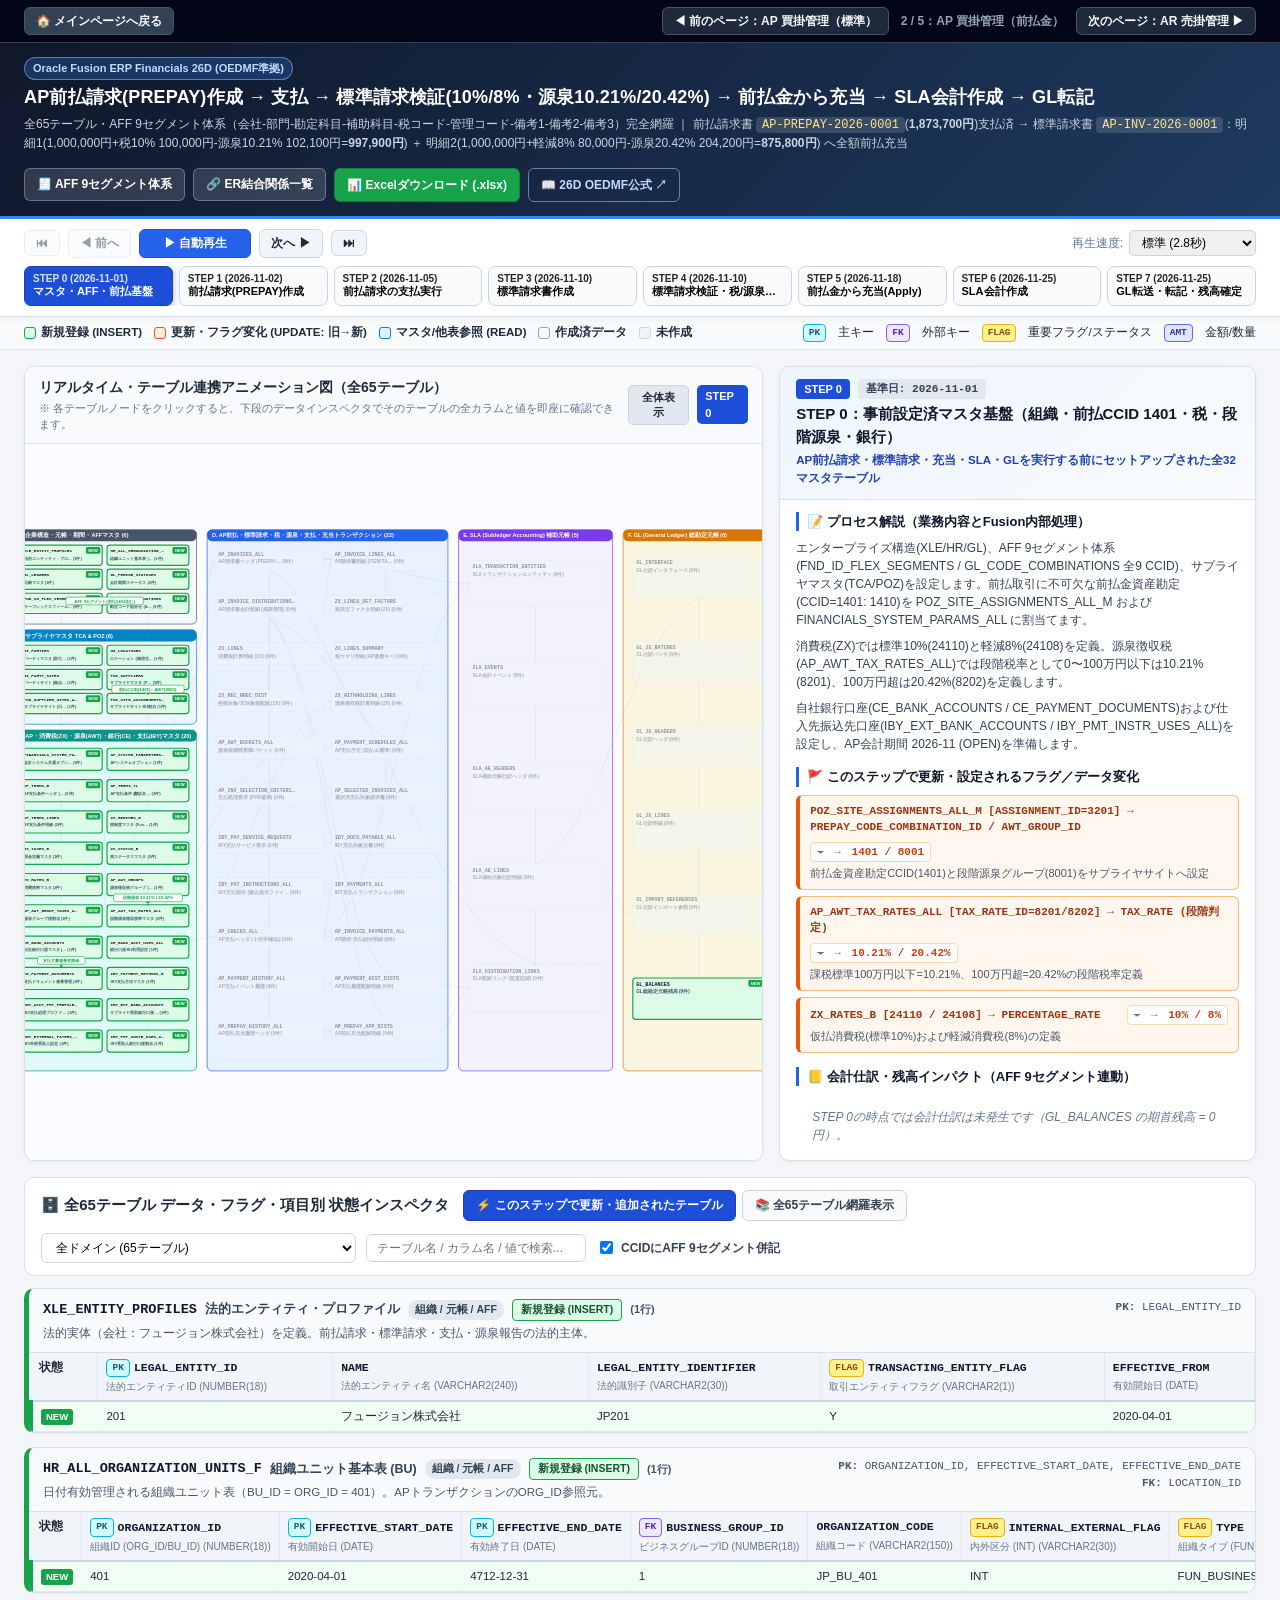
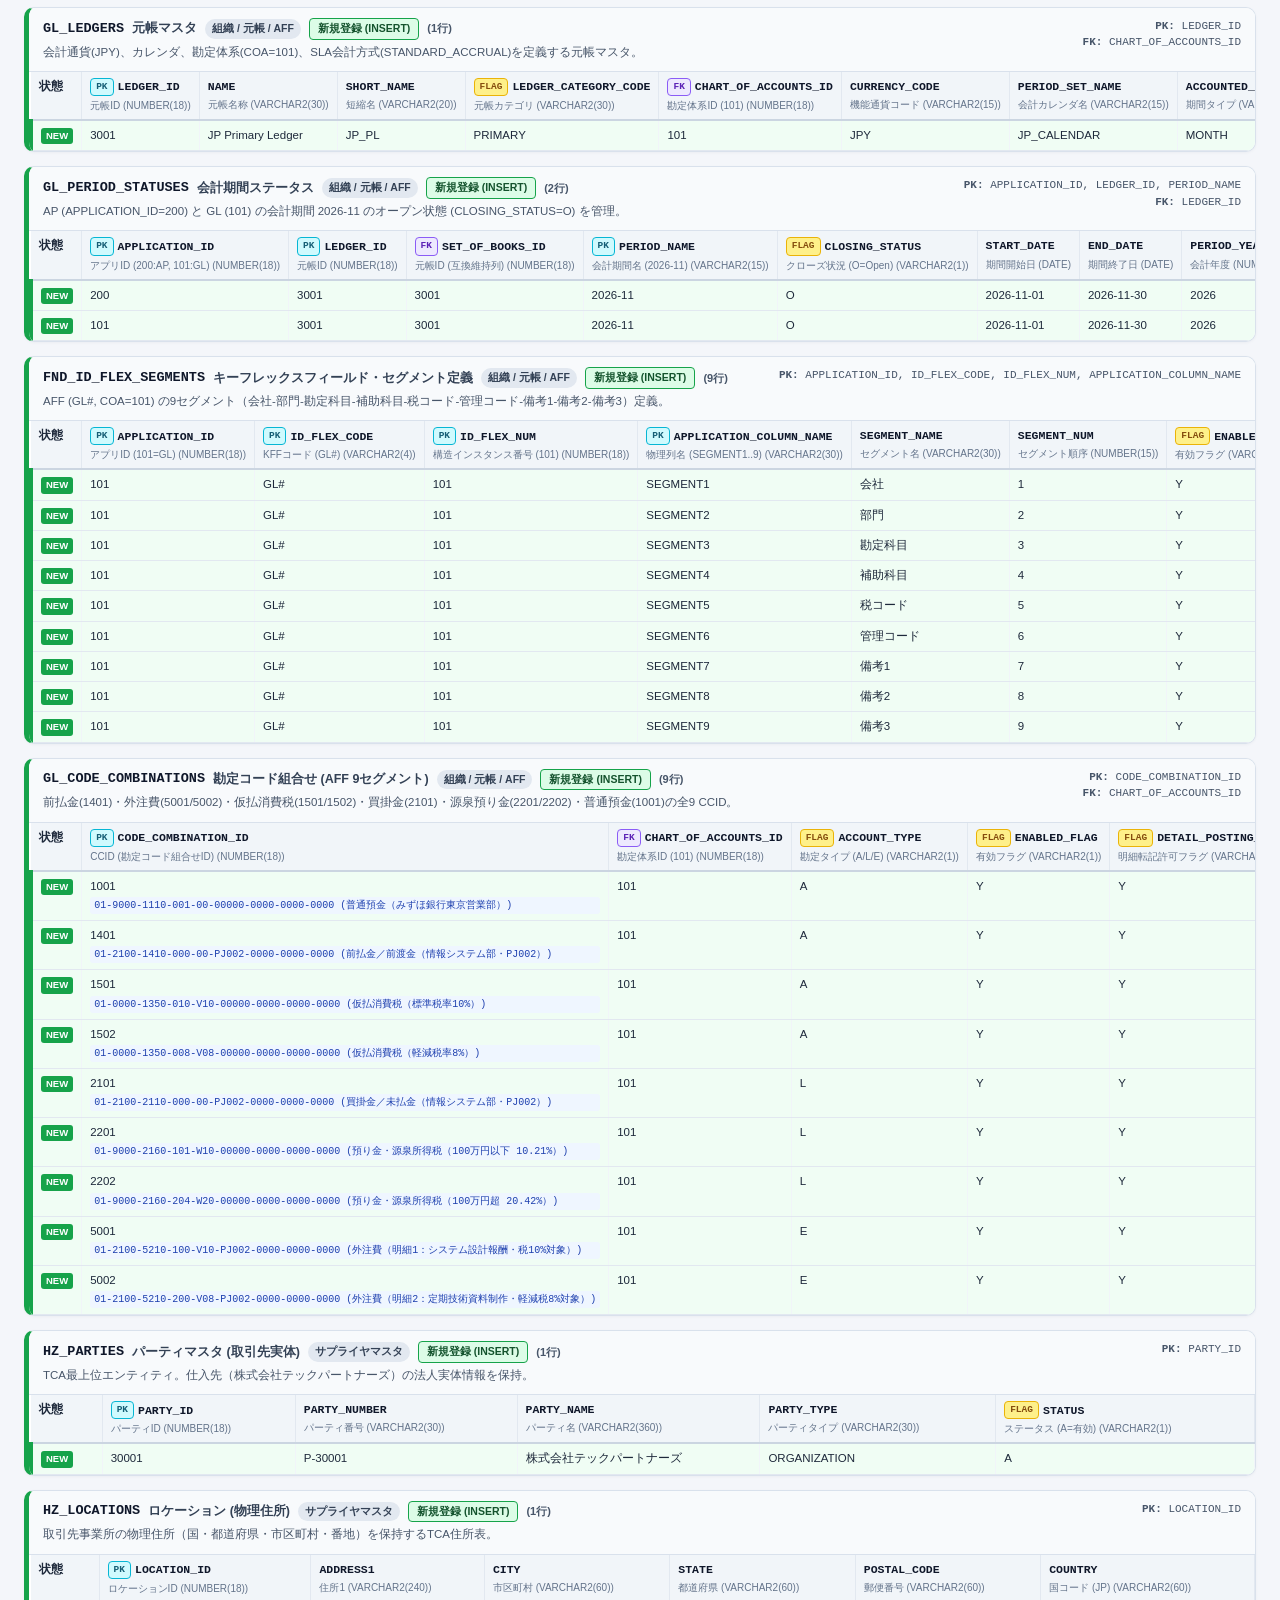
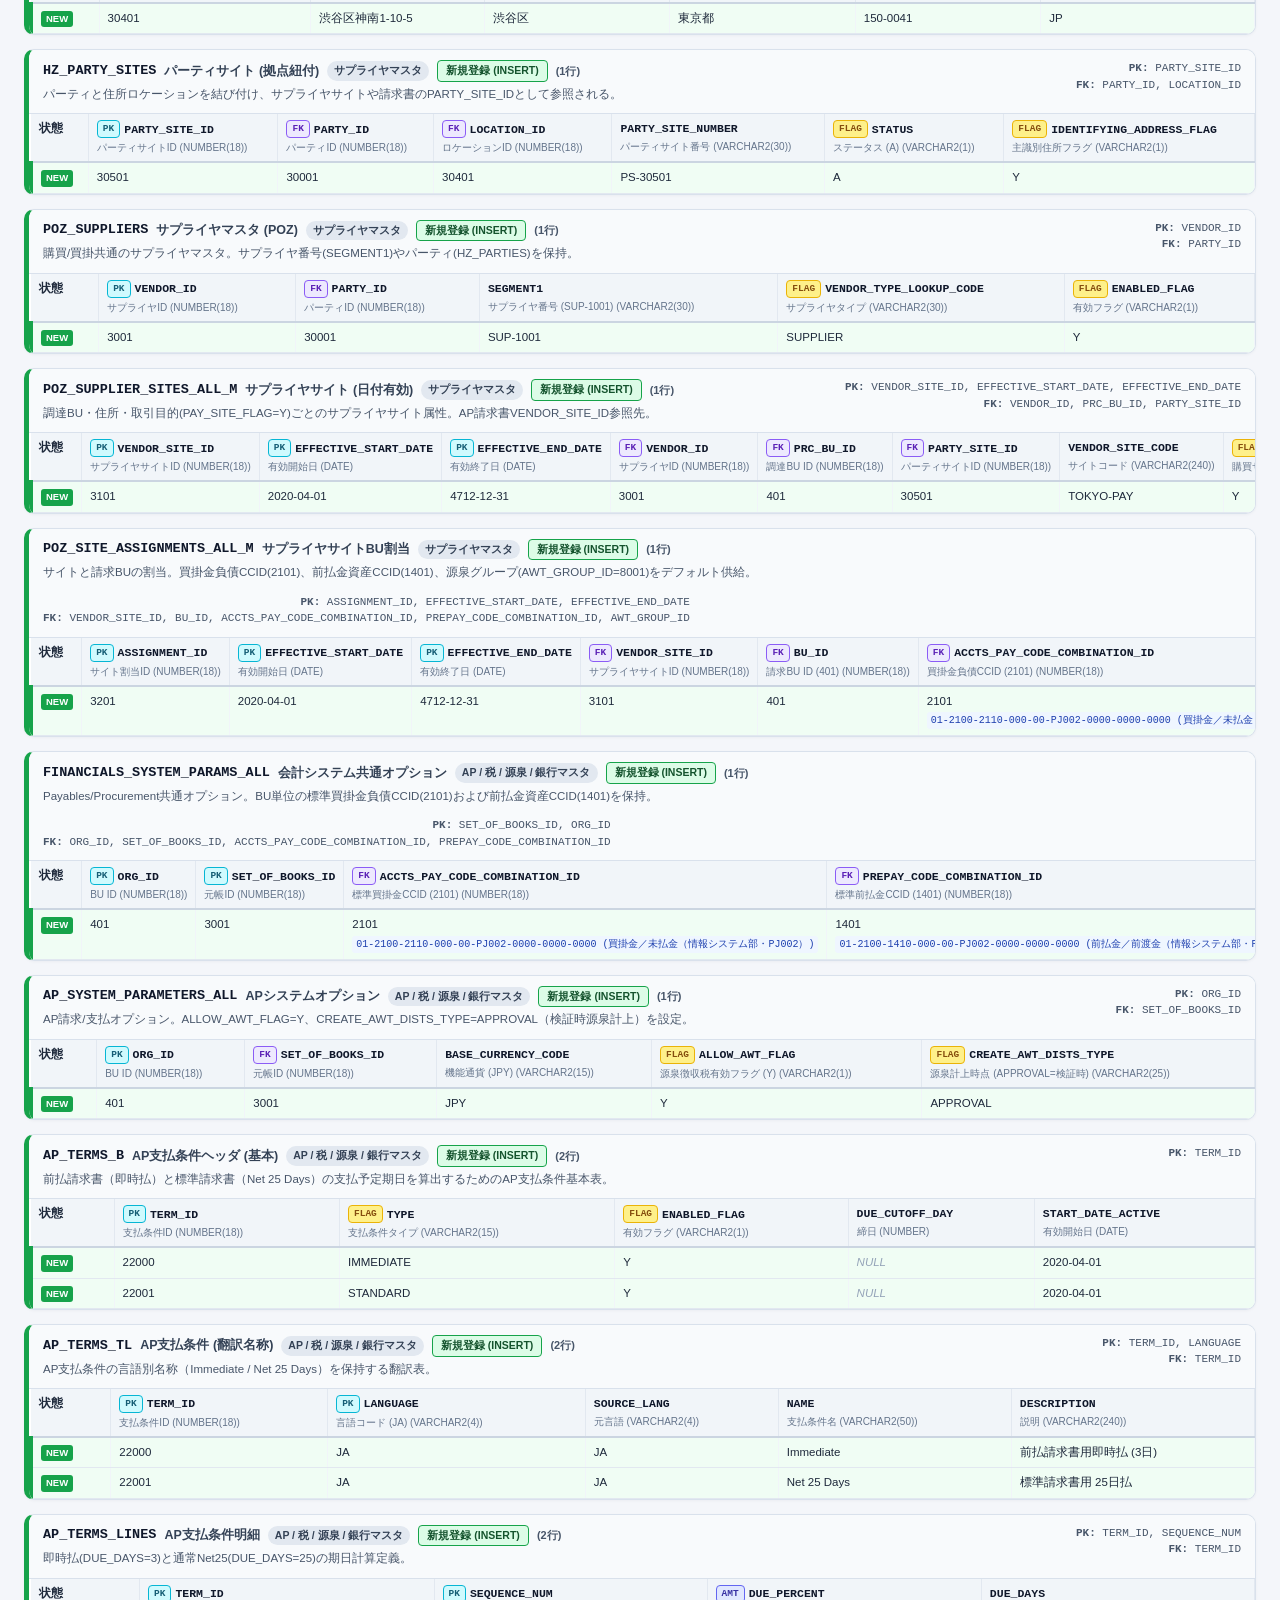
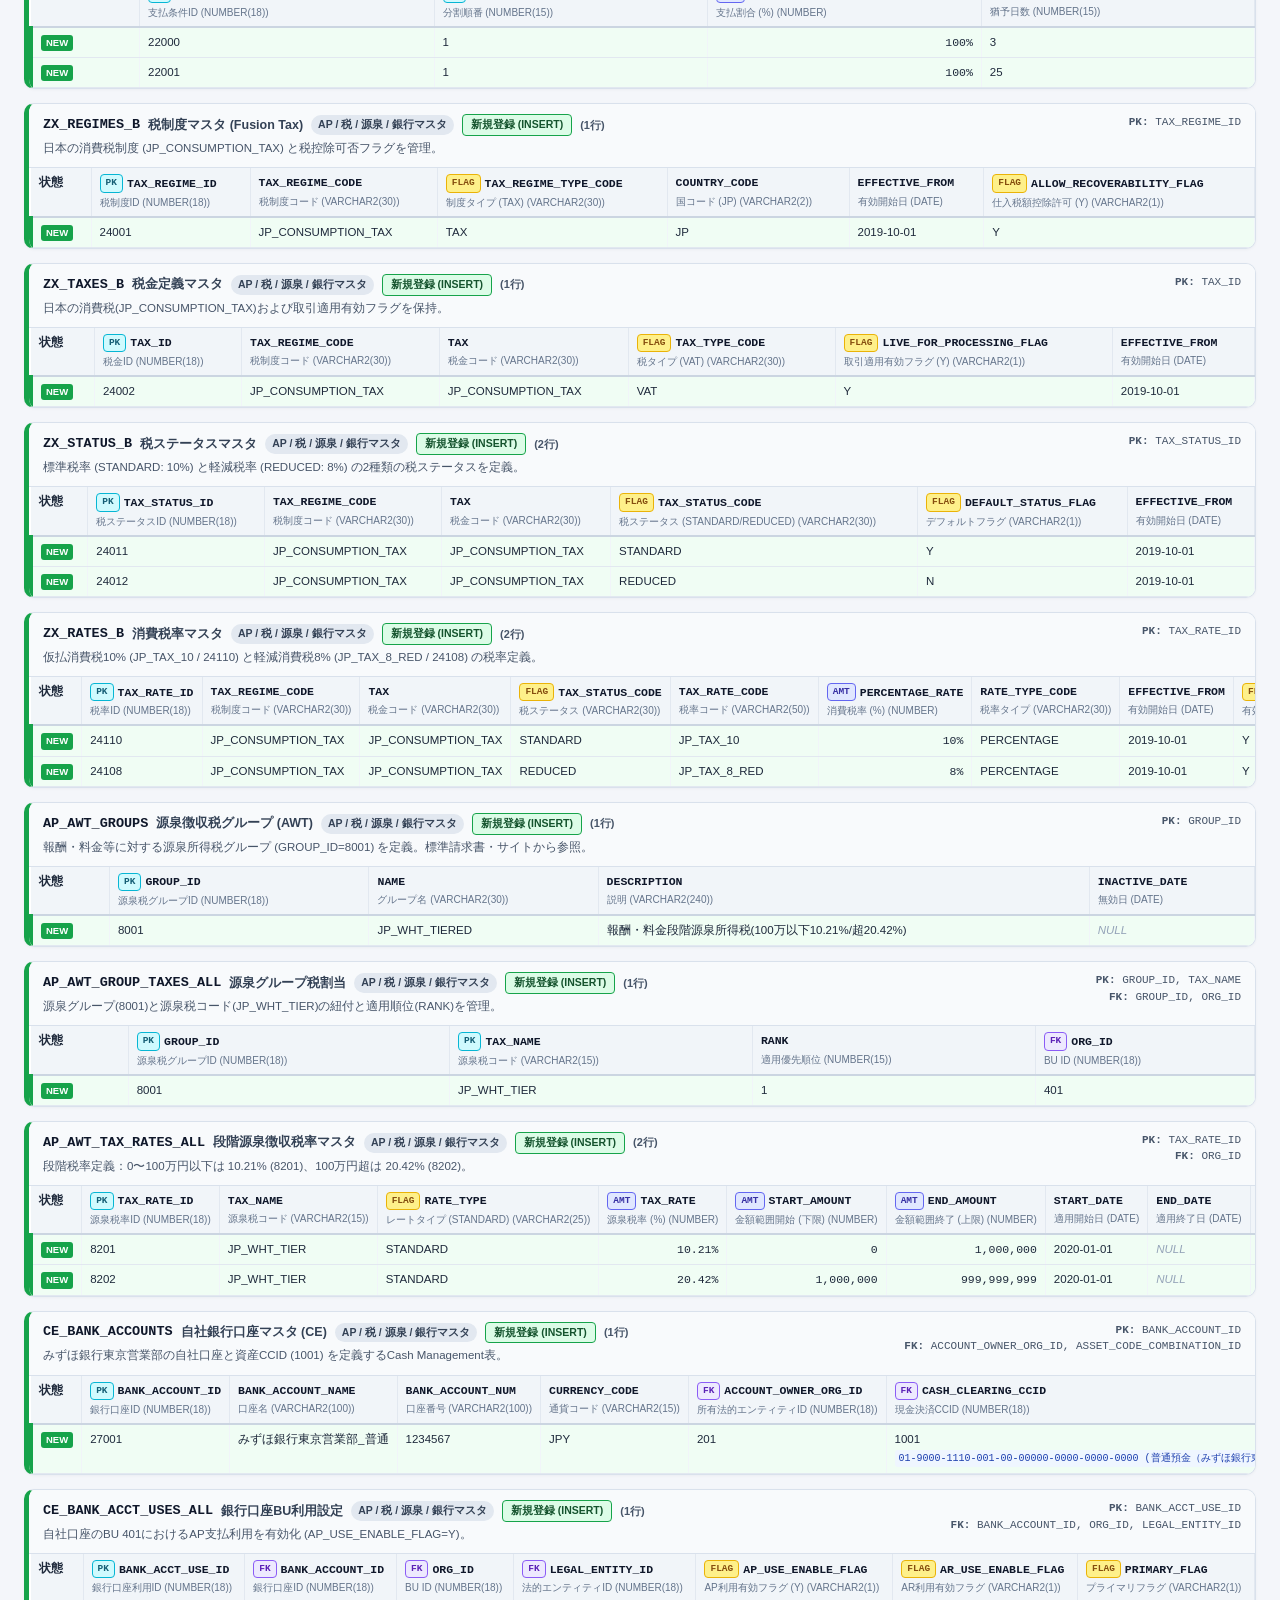
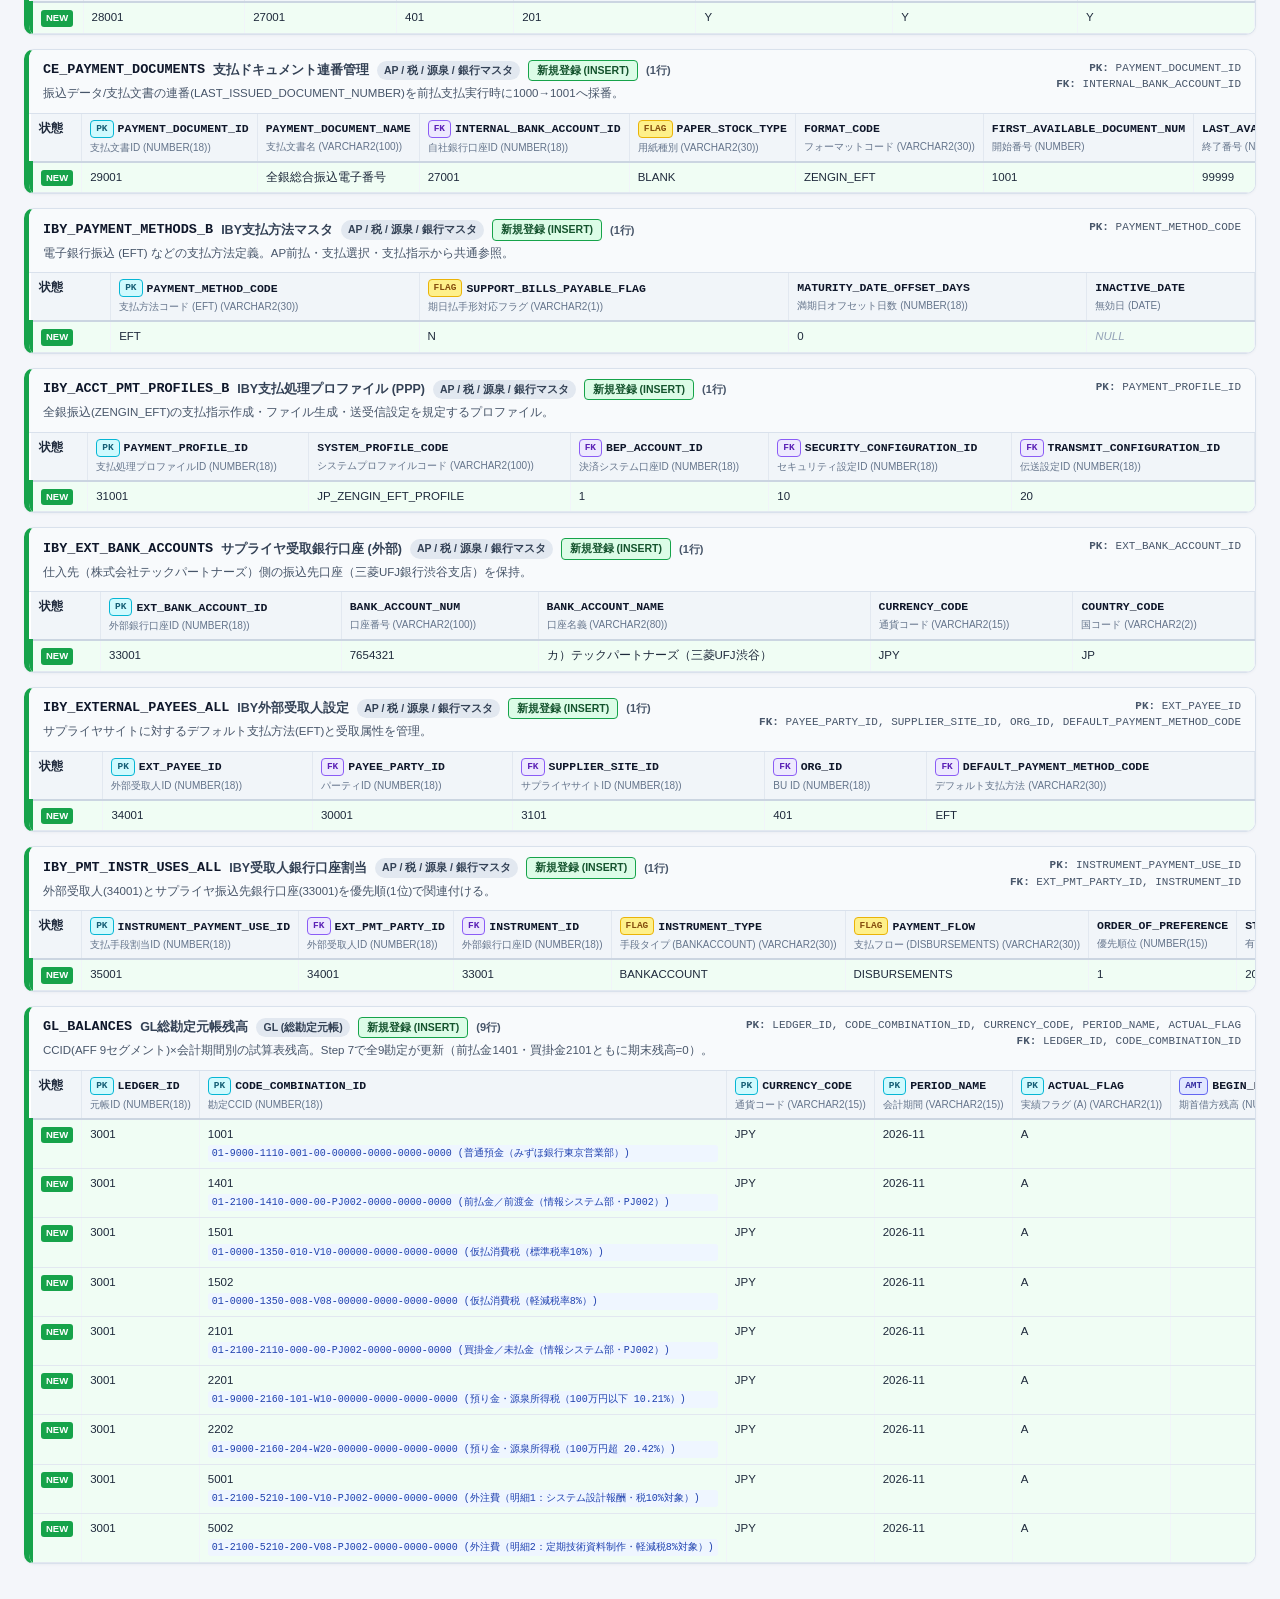
==== AP_PREPAY/index.html @ dea50851 "Initial commit: Oracle Fusion ERP Financials 26D Data Flows and SLA/FAH Presentation" ====
<!DOCTYPE html>
<html lang="ja">
<head>
  <meta charset="UTF-8" />
  <meta name="viewport" content="width=device-width, initial-scale=1.0" />
  <title>Oracle Fusion ERP Financials 26D | AP前払請求(PREPAY)〜支払〜標準請求〜充当〜SLA〜GL転記 データフローアニメーション</title>
  <link rel="stylesheet" href="styles.css" />
  <style>
    .portal-subnav { display: flex; justify-content: space-between; align-items: center; gap: 12px; padding: 7px 24px; background: #020617; color: #e2e8f0; border-bottom: 1px solid #334155; font-size: 12px; flex-wrap: wrap; }
    .psnav-pager { display: flex; align-items: center; gap: 8px; flex-wrap: wrap; }
    .psnav-btn { display: inline-flex; align-items: center; gap: 5px; padding: 4px 11px; border-radius: 6px; background: #1e293b; color: #f8fafc; text-decoration: none; font-weight: 700; border: 1px solid #475569; transition: background 0.15s; }
    .psnav-btn:hover { background: #2563eb; border-color: #3b82f6; }
    .psnav-home { background: #334155; }
    .psnav-pos { color: #94a3b8; font-weight: 700; padding: 0 4px; }
    .psnav-disabled { display: inline-flex; align-items: center; padding: 4px 11px; border-radius: 6px; background: #0f172a; color: #475569; border: 1px solid #1e293b; font-weight: 700; cursor: not-allowed; }
  </style>
</head>
<body>
  <nav class="portal-subnav" aria-label="ページ遷移ナビゲーション">
    <a href="../index.html" class="psnav-btn psnav-home">🏠 メインページへ戻る</a>
    <div class="psnav-pager">
      <a href="../AP_STD/index.html" class="psnav-btn">◀ 前のページ：AP 買掛管理（標準）</a>
      <span class="psnav-pos">2 / 5：AP 買掛管理（前払金）</span>
      <a href="../AR/index.html" class="psnav-btn">次のページ：AR 売掛管理 ▶</a>
    </div>
  </nav>
  <header class="app-header">
    <div class="header-left">
      <div class="brand-badge">Oracle Fusion ERP Financials 26D (OEDMF準拠)</div>
      <h1>AP前払請求(PREPAY)作成 → 支払 → 標準請求検証(10%/8%・源泉10.21%/20.42%) → 前払金から充当 → SLA会計作成 → GL転記</h1>
      <p class="header-sub">
        全65テーブル・AFF 9セグメント体系（会社-部門-勘定科目-補助科目-税コード-管理コード-備考1-備考2-備考3）完全網羅 ｜
        前払請求書 <code>AP-PREPAY-2026-0001</code>(<strong>1,873,700円</strong>)支払済 → 標準請求書 <code>AP-INV-2026-0001</code>：明細1(1,000,000円+税10% 100,000円-源泉10.21% 102,100円=<strong>997,900円</strong>) ＋ 明細2(1,000,000円+軽減8% 80,000円-源泉20.42% 204,200円=<strong>875,800円</strong>) へ全額前払充当
      </p>
    </div>
    <div class="header-actions">
      <button id="btn-aff-modal" class="btn btn-secondary" title="AFF 9セグメント定義とCCID一覧を表示">
        🧾 AFF 9セグメント体系
      </button>
      <button id="btn-er-modal" class="btn btn-secondary" title="全テーブル間の結合条件(PK/FK)一覧を表示">
        🔗 ER結合関係一覧
      </button>
      <a href="FusionERP_26D_AP_PREPAY_to_GL_DataFlow.xlsx" download class="btn btn-excel" title="全65テーブル・全項目をまとめたExcelファイルをダウンロード">
        📊 Excelダウンロード (.xlsx)
      </a>
      <a href="https://docs.oracle.com/en/cloud/saas/financials/26d/oedmf/index.html" target="_blank" rel="noopener noreferrer" class="btn btn-outline">
        📖 26D OEDMF公式 ↗
      </a>
    </div>
  </header>

  <!-- タイムライン＆アニメーション操作バー -->
  <section class="timeline-bar">
    <div class="playback-controls">
      <button id="btn-first" class="ctrl-btn" title="ステップ0へ">⏮</button>
      <button id="btn-prev" class="ctrl-btn" title="前のステップ">◀ 前へ</button>
      <button id="btn-play" class="ctrl-btn ctrl-play" title="自動再生 / 一時停止">▶ 自動再生</button>
      <button id="btn-next" class="ctrl-btn" title="次のステップ">次へ ▶</button>
      <button id="btn-last" class="ctrl-btn" title="最終ステップへ">⏭</button>
      <label class="speed-select-wrap">
        <span>再生速度:</span>
        <select id="speed-select">
          <option value="4500">ゆっくり (4.5秒)</option>
          <option value="2800" selected>標準 (2.8秒)</option>
          <option value="1500">速い (1.5秒)</option>
        </select>
      </label>
    </div>
    <div id="step-pills" class="step-pills"></div>
  </section>

  <!-- カラー凡例バー -->
  <section class="legend-bar">
    <div class="legend-items">
      <span class="legend-chip"><span class="dot dot-insert"></span> 新規登録 (INSERT)</span>
      <span class="legend-chip"><span class="dot dot-update"></span> 更新・フラグ変化 (UPDATE: 旧→新)</span>
      <span class="legend-chip"><span class="dot dot-ref"></span> マスタ/他表参照 (READ)</span>
      <span class="legend-chip"><span class="dot dot-existing"></span> 作成済データ</span>
      <span class="legend-chip"><span class="dot dot-not"></span> 未作成</span>
    </div>
    <div class="legend-badges">
      <span class="col-badge badge-pk">PK</span> 主キー
      <span class="col-badge badge-fk">FK</span> 外部キー
      <span class="col-badge badge-flag">FLAG</span> 重要フラグ/ステータス
      <span class="col-badge badge-amt">AMT</span> 金額/数量
    </div>
  </section>

  <!-- メイン上段：SVGアニメーション ＋ プロセス詳細解説 -->
  <main class="main-stage">
    <section class="diagram-panel">
      <div class="panel-header">
        <div>
          <h2>リアルタイム・テーブル連携アニメーション図（全65テーブル）</h2>
          <p class="panel-note">※ 各テーブルノードをクリックすると、下段のデータインスペクタでそのテーブルの全カラムと値を即座に確認できます。</p>
        </div>
        <div class="zoom-controls">
          <button id="btn-fit-svg" class="btn-mini">全体表示</button>
          <span id="svg-step-indicator" class="step-tag">STEP 0</span>
        </div>
      </div>
      <div class="svg-wrapper" id="svg-wrapper">
        <svg id="flow-svg" viewBox="0 0 1620 1160" xmlns="http://www.w3.org/2000/svg"></svg>
      </div>
    </section>

    <aside class="info-panel">
      <div class="step-header-card">
        <div class="step-meta-row">
          <span id="info-step-code" class="info-step-badge">STEP 0</span>
          <span id="info-step-date" class="info-date-badge">2026-11-01</span>
        </div>
        <h2 id="info-step-title">タイトル</h2>
        <p id="info-step-subtitle" class="info-subtitle"></p>
      </div>

      <div class="info-scroll">
        <div class="info-block">
          <h3>📝 プロセス解説（業務内容とFusion内部処理）</h3>
          <div id="info-description" class="desc-paragraphs"></div>
        </div>

        <div class="info-block">
          <h3>🚩 このステップで更新・設定されるフラグ／データ変化</h3>
          <div id="info-flag-changes" class="flag-changes-list"></div>
        </div>

        <div class="info-block">
          <h3>📒 会計仕訳・残高インパクト（AFF 9セグメント連動）</h3>
          <div id="info-journal-preview" class="journal-preview"></div>
        </div>
      </div>
    </aside>
  </main>

  <!-- 下段：全65テーブル・全項目データインスペクタ -->
  <section class="inspector-section" id="inspector-section">
    <div class="inspector-toolbar">
      <div class="toolbar-left">
        <h2>🗄️ 全65テーブル データ・フラグ・項目別 状態インスペクタ</h2>
        <div class="view-tabs">
          <button class="tab-btn active" data-view="changed">⚡ このステップで更新・追加されたテーブル</button>
          <button class="tab-btn" data-view="all">📚 全65テーブル網羅表示</button>
        </div>
      </div>
      <div class="toolbar-right">
        <select id="domain-filter" class="filter-select" title="ドメインで絞り込み">
          <option value="ALL">全ドメイン (65テーブル)</option>
          <option value="ORG_GL_MASTER">A. 企業構造・元帳・期間・AFF (6)</option>
          <option value="TCA_POZ_MASTER">B. サプライヤマスタ TCA &amp; POZ (6)</option>
          <option value="AP_TAX_PAY_MASTER">C. AP・消費税・源泉・銀行・IBYマスタ (20)</option>
          <option value="AP_TXN_PAYMENT">D. AP前払・標準請求・税・源泉・支払・充当 (22)</option>
          <option value="SLA_XLA">E. SLA 補助元帳会計 (5)</option>
          <option value="GL_LEDGER">F. GL 総勘定元帳 (6)</option>
        </select>
        <input type="text" id="table-search" class="search-input" placeholder="テーブル名 / カラム名 / 値で検索..." />
        <label class="toggle-aff">
          <input type="checkbox" id="chk-show-aff" checked />
          <span>CCIDにAFF 9セグメント併記</span>
        </label>
      </div>
    </div>

    <div id="selected-banner" class="selected-banner hidden">
      <span>🎯 図から選択中のテーブル: <strong id="selected-table-name"></strong></span>
      <button id="btn-clear-selection" class="btn-mini">選択解除して一覧に戻る</button>
    </div>

    <div id="tables-container" class="tables-container"></div>
  </section>

  <!-- AFF 9セグメントモーダル -->
  <div id="aff-modal" class="modal hidden">
    <div class="modal-backdrop" data-close="aff-modal"></div>
    <div class="modal-content">
      <div class="modal-header">
        <h3>🧾 会計フレックスフィールド (AFF) 9セグメント体系 ＆ CCID定義一覧</h3>
        <button class="modal-close" data-close="aff-modal">✕</button>
      </div>
      <div class="modal-body" id="aff-modal-body"></div>
    </div>
  </div>

  <!-- ER結合関係一覧モーダル -->
  <div id="er-modal" class="modal hidden">
    <div class="modal-backdrop" data-close="er-modal"></div>
    <div class="modal-content">
      <div class="modal-header">
        <h3>🔗 Oracle Fusion Financials 26D テーブル間リレーション (PK/FK結合条件一覧)</h3>
        <button class="modal-close" data-close="er-modal">✕</button>
      </div>
      <div class="modal-body" id="er-modal-body"></div>
    </div>
  </div>

  <script src="data.js"></script>
  <script src="app.js"></script>
</body>
</html>
---- AP_PREPAY/styles.css ----
:root {
  --bg: #f4f6fa;
  --surface: #ffffff;
  --border: #d9e1ec;
  --text: #1e293b;
  --text-muted: #64748b;
  --primary: #1d4ed8;
  --primary-soft: #dbeafe;

  --insert-bg: #dcfce7;
  --insert-border: #16a34a;
  --insert-text: #14532d;

  --update-bg: #ffedd5;
  --update-border: #ea580c;
  --update-text: #7c2d12;

  --ref-bg: #e0f2fe;
  --ref-border: #0284c7;
  --ref-text: #0c4a6e;

  --existing-bg: #f8fafc;
  --existing-border: #94a3b8;

  --not-bg: #f1f5f9;
  --not-border: #cbd5e1;
}

* { box-sizing: border-box; }

body {
  margin: 0;
  font-family: -apple-system, BlinkMacSystemFont, "Hiragino Kaku Gothic ProN", "Hiragino Sans", "Yu Gothic", "Meiryo", sans-serif;
  background: var(--bg);
  color: var(--text);
  line-height: 1.5;
  font-size: 13px;
}

/* Header */
.app-header {
  background: linear-gradient(135deg, #0f172a 0%, #1e3a5f 100%);
  color: #fff;
  padding: 14px 24px;
  display: flex;
  justify-content: space-between;
  align-items: center;
  gap: 16px;
  flex-wrap: wrap;
  border-bottom: 3px solid #3b82f6;
}

.brand-badge {
  display: inline-block;
  background: rgba(59, 130, 246, 0.25);
  border: 1px solid rgba(147, 197, 253, 0.5);
  color: #bfdbfe;
  font-size: 11px;
  font-weight: 700;
  padding: 2px 8px;
  border-radius: 999px;
  margin-bottom: 4px;
}

.app-header h1 {
  margin: 0 0 4px 0;
  font-size: 18px;
  font-weight: 700;
  letter-spacing: 0.01em;
}

.header-sub {
  margin: 0;
  font-size: 12px;
  color: #cbd5e1;
}
.header-sub code {
  background: rgba(255,255,255,0.14);
  padding: 1px 6px;
  border-radius: 4px;
  color: #fde68a;
  font-family: ui-monospace, SFMono-Regular, Menlo, monospace;
}

.header-actions {
  display: flex;
  gap: 8px;
  flex-wrap: wrap;
  align-items: center;
}

.btn {
  display: inline-flex;
  align-items: center;
  gap: 5px;
  padding: 7px 12px;
  border-radius: 6px;
  font-size: 12px;
  font-weight: 600;
  cursor: pointer;
  text-decoration: none;
  border: 1px solid transparent;
  transition: transform 0.1s, opacity 0.15s;
}
.btn:hover { opacity: 0.92; transform: translateY(-1px); }
.btn-secondary { background: rgba(255,255,255,0.14); color: #fff; border-color: rgba(255,255,255,0.28); }
.btn-excel { background: #16a34a; color: #fff; border-color: #15803d; }
.btn-outline { background: transparent; color: #bfdbfe; border-color: rgba(191, 219, 254, 0.5); }
.btn-mini {
  background: #e2e8f0;
  color: #1e293b;
  border: 1px solid #cbd5e1;
  border-radius: 5px;
  padding: 4px 9px;
  font-size: 11px;
  font-weight: 600;
  cursor: pointer;
}
.btn-mini:hover { background: #cbd5e1; }

/* Timeline Bar */
.timeline-bar {
  position: sticky;
  top: 0;
  z-index: 40;
  background: #ffffff;
  border-bottom: 1px solid var(--border);
  box-shadow: 0 2px 6px rgba(15, 23, 42, 0.06);
  padding: 10px 24px;
  display: flex;
  flex-direction: column;
  gap: 8px;
}

.playback-controls {
  display: flex;
  align-items: center;
  gap: 8px;
  flex-wrap: wrap;
}

.ctrl-btn {
  background: #f1f5f9;
  border: 1px solid #cbd5e1;
  color: #1e293b;
  padding: 5px 11px;
  border-radius: 6px;
  font-size: 12px;
  font-weight: 600;
  cursor: pointer;
}
.ctrl-btn:hover:not(:disabled) { background: #e2e8f0; }
.ctrl-btn:disabled { opacity: 0.45; cursor: not-allowed; }
.ctrl-play {
  background: #2563eb;
  color: #fff;
  border-color: #1d4ed8;
  min-width: 112px;
}
.ctrl-play.playing {
  background: #dc2626;
  border-color: #b91c1c;
}

.speed-select-wrap {
  margin-left: auto;
  display: flex;
  align-items: center;
  gap: 6px;
  font-size: 12px;
  color: var(--text-muted);
}
.speed-select-wrap select {
  padding: 4px 8px;
  border-radius: 5px;
  border: 1px solid #cbd5e1;
  font-size: 12px;
}

.step-pills {
  display: grid;
  grid-template-columns: repeat(8, minmax(110px, 1fr));
  gap: 6px;
  overflow-x: auto;
}

.step-pill {
  background: #f8fafc;
  border: 1px solid #cbd5e1;
  border-radius: 7px;
  padding: 6px 8px;
  text-align: left;
  cursor: pointer;
  transition: all 0.15s;
  position: relative;
}
.step-pill:hover { border-color: #3b82f6; background: #eff6ff; }
.step-pill.done {
  border-color: #93c5fd;
  background: #f0f9ff;
}
.step-pill.active {
  background: #1d4ed8;
  border-color: #1e40af;
  color: #fff;
  box-shadow: 0 2px 8px rgba(29, 78, 216, 0.35);
}
.step-pill-code {
  display: block;
  font-size: 10px;
  font-weight: 800;
  opacity: 0.85;
}
.step-pill-title {
  display: block;
  font-size: 11px;
  font-weight: 700;
  white-space: nowrap;
  overflow: hidden;
  text-overflow: ellipsis;
}

/* Legend Bar */
.legend-bar {
  background: #f8fafc;
  border-bottom: 1px solid var(--border);
  padding: 7px 24px;
  display: flex;
  justify-content: space-between;
  align-items: center;
  flex-wrap: wrap;
  gap: 10px;
  font-size: 11.5px;
}
.legend-items, .legend-badges {
  display: flex;
  align-items: center;
  gap: 12px;
  flex-wrap: wrap;
}
.legend-chip {
  display: inline-flex;
  align-items: center;
  gap: 5px;
  font-weight: 600;
}
.dot {
  width: 12px;
  height: 12px;
  border-radius: 3px;
  display: inline-block;
  border: 1.5px solid;
}
.dot-insert { background: var(--insert-bg); border-color: var(--insert-border); }
.dot-update { background: var(--update-bg); border-color: var(--update-border); }
.dot-ref { background: var(--ref-bg); border-color: var(--ref-border); }
.dot-existing { background: var(--existing-bg); border-color: var(--existing-border); }
.dot-not { background: var(--not-bg); border-color: var(--not-border); }

.col-badge {
  display: inline-block;
  font-size: 9.5px;
  font-weight: 800;
  padding: 1px 5px;
  border-radius: 4px;
  font-family: ui-monospace, SFMono-Regular, Menlo, monospace;
}
.badge-pk { background: #cffafe; color: #155e75; border: 1px solid #06b6d4; }
.badge-fk { background: #ede9fe; color: #5b21b6; border: 1px solid #8b5cf6; }
.badge-flag { background: #fef08a; color: #854d0e; border: 1px solid #eab308; }
.badge-amt { background: #e0e7ff; color: #3730a3; border: 1px solid #6366f1; }

/* Main Stage */
.main-stage {
  display: grid;
  grid-template-columns: 1.55fr 1fr;
  gap: 16px;
  padding: 16px 24px;
  align-items: stretch;
}
@media (max-width: 1220px) {
  .main-stage { grid-template-columns: 1fr; }
}

.diagram-panel, .info-panel {
  background: var(--surface);
  border: 1px solid var(--border);
  border-radius: 10px;
  box-shadow: 0 1px 4px rgba(15, 23, 42, 0.05);
  overflow: hidden;
  display: flex;
  flex-direction: column;
}

.panel-header {
  padding: 10px 14px;
  border-bottom: 1px solid var(--border);
  background: #f8fafc;
  display: flex;
  justify-content: space-between;
  align-items: center;
  gap: 10px;
}
.panel-header h2 { margin: 0; font-size: 14px; font-weight: 700; }
.panel-note { margin: 2px 0 0; font-size: 11px; color: var(--text-muted); }

.zoom-controls { display: flex; align-items: center; gap: 8px; }
.step-tag {
  background: #1d4ed8;
  color: #fff;
  font-size: 11px;
  font-weight: 800;
  padding: 3px 8px;
  border-radius: 5px;
}

.svg-wrapper {
  padding: 8px;
  background: #fafcff;
  flex: 1;
  display: flex;
  align-items: center;
  justify-content: center;
  overflow: auto;
}
#flow-svg {
  width: 100%;
  height: auto;
  min-width: 780px;
  max-height: 760px;
  display: block;
}

/* SVG node animation classes */
.svg-node { cursor: pointer; transition: opacity 0.25s; }
.svg-node:hover rect.node-box { stroke-width: 2.5px; filter: brightness(0.97); }
.svg-node.state-inserted rect.node-box {
  fill: #dcfce7;
  stroke: #16a34a;
  stroke-width: 2.4;
  animation: pulseGreen 1.8s infinite;
}
.svg-node.state-updated rect.node-box {
  fill: #ffedd5;
  stroke: #ea580c;
  stroke-width: 2.4;
  animation: pulseOrange 1.8s infinite;
}
.svg-node.state-referenced rect.node-box {
  fill: #e0f2fe;
  stroke: #0284c7;
  stroke-width: 2;
}
.svg-node.state-existing rect.node-box {
  fill: #ffffff;
  stroke: #64748b;
  stroke-width: 1.2;
}
.svg-node.state-not_created { opacity: 0.42; }
.svg-node.state-not_created rect.node-box {
  fill: #f1f5f9;
  stroke: #cbd5e1;
  stroke-dasharray: 4 2;
}
.svg-node.selected rect.node-box {
  stroke: #be123c !important;
  stroke-width: 3.2 !important;
}

@keyframes pulseGreen {
  0%, 100% { filter: drop-shadow(0 0 2px rgba(22, 163, 74, 0.35)); }
  50% { filter: drop-shadow(0 0 8px rgba(22, 163, 74, 0.75)); }
}
@keyframes pulseOrange {
  0%, 100% { filter: drop-shadow(0 0 2px rgba(234, 88, 12, 0.35)); }
  50% { filter: drop-shadow(0 0 8px rgba(234, 88, 12, 0.8)); }
}

.flow-edge-active {
  fill: none;
  stroke-width: 2.5;
  stroke-dasharray: 7 4;
  animation: dashFlow 1.2s linear infinite;
}
.flow-edge-insert { stroke: #16a34a; }
.flow-edge-update { stroke: #ea580c; }
.flow-edge-ref { stroke: #0284c7; }

@keyframes dashFlow {
  to { stroke-dashoffset: -22; }
}

/* Info Panel */
.step-header-card {
  padding: 12px 16px;
  background: linear-gradient(135deg, #eff6ff 0%, #f8fafc 100%);
  border-bottom: 1px solid var(--border);
}
.step-meta-row {
  display: flex;
  align-items: center;
  gap: 8px;
  margin-bottom: 4px;
}
.info-step-badge {
  background: #1d4ed8;
  color: #fff;
  font-size: 11px;
  font-weight: 800;
  padding: 2px 8px;
  border-radius: 4px;
}
.info-date-badge {
  background: #e2e8f0;
  color: #334155;
  font-size: 11px;
  font-weight: 700;
  padding: 2px 8px;
  border-radius: 4px;
  font-family: ui-monospace, monospace;
}
.step-header-card h2 {
  margin: 0 0 4px;
  font-size: 15px;
  color: #0f172a;
}
.info-subtitle {
  margin: 0;
  font-size: 11.5px;
  color: #1e40af;
  font-weight: 600;
}

.info-scroll {
  padding: 12px 16px;
  overflow-y: auto;
  max-height: 660px;
  display: flex;
  flex-direction: column;
  gap: 14px;
}
.info-block h3 {
  margin: 0 0 8px;
  font-size: 13px;
  font-weight: 700;
  color: #0f172a;
  border-left: 3px solid #2563eb;
  padding-left: 8px;
}
.desc-paragraphs p {
  margin: 0 0 8px;
  font-size: 12px;
  color: #334155;
}
.desc-paragraphs p:last-child { margin-bottom: 0; }

.flag-changes-list {
  display: flex;
  flex-direction: column;
  gap: 6px;
}
.flag-change-card {
  background: #fff7ed;
  border: 1px solid #fdba74;
  border-left: 4px solid #ea580c;
  border-radius: 6px;
  padding: 7px 10px;
  font-size: 11.5px;
}
.flag-change-top {
  display: flex;
  justify-content: space-between;
  align-items: center;
  gap: 6px;
  flex-wrap: wrap;
  margin-bottom: 3px;
}
.flag-change-table {
  font-family: ui-monospace, monospace;
  font-weight: 700;
  color: #9a3412;
  font-size: 11px;
}
.flag-change-diff {
  font-family: ui-monospace, monospace;
  font-weight: 700;
  background: #ffffff;
  border: 1px solid #fed7aa;
  padding: 1px 6px;
  border-radius: 4px;
  font-size: 11px;
}
.val-before { color: #64748b; text-decoration: line-through; }
.val-arrow { color: #ea580c; margin: 0 4px; }
.val-after { color: #c2410c; font-weight: 800; }
.flag-change-note { color: #475569; font-size: 11px; }

.journal-group {
  background: #f8fafc;
  border: 1px solid #cbd5e1;
  border-radius: 6px;
  padding: 8px 10px;
  margin-bottom: 8px;
}
.journal-group-note {
  font-size: 11px;
  font-weight: 700;
  color: #1e293b;
  margin-bottom: 6px;
}
.journal-table {
  width: 100%;
  border-collapse: collapse;
  font-size: 11px;
}
.journal-table th, .journal-table td {
  padding: 4px 6px;
  border-bottom: 1px solid #e2e8f0;
  text-align: left;
}
.journal-table th { background: #e2e8f0; font-weight: 700; }
.journal-table td.num { text-align: right; font-family: ui-monospace, monospace; font-weight: 700; }
.side-dr { color: #1d4ed8; font-weight: 800; }
.side-cr { color: #b45309; font-weight: 800; }
.side-net0 { color: #15803d; font-weight: 800; }
.aff-mini {
  display: block;
  font-family: ui-monospace, monospace;
  font-size: 10px;
  color: #475569;
}

/* Inspector Section */
.inspector-section {
  padding: 0 24px 36px;
}

.inspector-toolbar {
  background: var(--surface);
  border: 1px solid var(--border);
  border-radius: 10px;
  padding: 12px 16px;
  margin-bottom: 12px;
  display: flex;
  justify-content: space-between;
  align-items: center;
  flex-wrap: wrap;
  gap: 12px;
}
.toolbar-left {
  display: flex;
  align-items: center;
  gap: 14px;
  flex-wrap: wrap;
}
.toolbar-left h2 { margin: 0; font-size: 15px; font-weight: 700; }
.view-tabs { display: flex; gap: 6px; }
.tab-btn {
  padding: 6px 12px;
  border-radius: 6px;
  border: 1px solid #cbd5e1;
  background: #f8fafc;
  color: #334155;
  font-size: 12px;
  font-weight: 600;
  cursor: pointer;
}
.tab-btn.active {
  background: #1d4ed8;
  color: #fff;
  border-color: #1e40af;
}

.toolbar-right {
  display: flex;
  align-items: center;
  gap: 10px;
  flex-wrap: wrap;
}
.filter-select, .search-input {
  padding: 6px 10px;
  border: 1px solid #cbd5e1;
  border-radius: 6px;
  font-size: 12px;
  background: #fff;
}
.search-input { min-width: 220px; }
.toggle-aff {
  display: inline-flex;
  align-items: center;
  gap: 5px;
  font-size: 12px;
  font-weight: 600;
  color: #334155;
  cursor: pointer;
}

.selected-banner {
  background: #fff1f2;
  border: 1px solid #fda4af;
  border-radius: 8px;
  padding: 8px 14px;
  margin-bottom: 12px;
  display: flex;
  justify-content: space-between;
  align-items: center;
  font-size: 12.5px;
  color: #9f1239;
}
.hidden { display: none !important; }

.tables-container {
  display: flex;
  flex-direction: column;
  gap: 14px;
}

.table-card {
  background: var(--surface);
  border: 1px solid var(--border);
  border-radius: 10px;
  overflow: hidden;
  box-shadow: 0 1px 3px rgba(15, 23, 42, 0.04);
}
.table-card.card-inserted { border-left: 5px solid var(--insert-border); }
.table-card.card-updated { border-left: 5px solid var(--update-border); }
.table-card.card-referenced { border-left: 5px solid var(--ref-border); }
.table-card.card-not_created { opacity: 0.65; }

.table-card-header {
  padding: 10px 14px;
  background: #f8fafc;
  border-bottom: 1px solid var(--border);
  display: flex;
  justify-content: space-between;
  align-items: flex-start;
  gap: 12px;
  flex-wrap: wrap;
}
.tbl-title-line {
  display: flex;
  align-items: center;
  gap: 8px;
  flex-wrap: wrap;
}
.tbl-code {
  font-family: ui-monospace, SFMono-Regular, Menlo, monospace;
  font-size: 13.5px;
  font-weight: 800;
  color: #0f172a;
}
.tbl-jp {
  font-size: 12.5px;
  font-weight: 700;
  color: #334155;
}
.tbl-domain-tag {
  font-size: 10.5px;
  font-weight: 700;
  padding: 2px 7px;
  border-radius: 999px;
  background: #e2e8f0;
  color: #334155;
}
.tbl-state-badge {
  font-size: 10.5px;
  font-weight: 800;
  padding: 2px 8px;
  border-radius: 4px;
}
.state-badge-inserted { background: var(--insert-bg); color: var(--insert-text); border: 1px solid var(--insert-border); }
.state-badge-updated { background: var(--update-bg); color: var(--update-text); border: 1px solid var(--update-border); }
.state-badge-referenced { background: var(--ref-bg); color: var(--ref-text); border: 1px solid var(--ref-border); }
.state-badge-existing { background: #e2e8f0; color: #475569; }
.state-badge-not_created { background: #f1f5f9; color: #64748b; border: 1px dashed #94a3b8; }

.tbl-desc {
  margin: 4px 0 0;
  font-size: 11.5px;
  color: #475569;
}
.tbl-keys {
  font-size: 11px;
  color: #475569;
  font-family: ui-monospace, monospace;
  text-align: right;
}

.table-scroll {
  overflow-x: auto;
}

.data-grid {
  width: 100%;
  border-collapse: collapse;
  font-size: 11.5px;
}
.data-grid th {
  background: #f1f5f9;
  border-bottom: 2px solid #cbd5e1;
  border-right: 1px solid #e2e8f0;
  padding: 6px 8px;
  text-align: left;
  vertical-align: top;
  white-space: nowrap;
}
.th-colname {
  font-family: ui-monospace, SFMono-Regular, Menlo, monospace;
  font-weight: 800;
  color: #0f172a;
  display: flex;
  align-items: center;
  gap: 4px;
}
.th-sub {
  display: block;
  font-size: 10px;
  font-weight: 500;
  color: #64748b;
  margin-top: 2px;
}

.data-grid td {
  padding: 6px 8px;
  border-bottom: 1px solid #e2e8f0;
  border-right: 1px solid #f1f5f9;
  vertical-align: top;
  white-space: nowrap;
}

.row-inserted td {
  background: #f0fdf4;
}
.row-inserted td:first-child {
  border-left: 4px solid #16a34a;
}
.row-updated td.cell-updated {
  background: #ffedd5 !important;
  border: 1.5px solid #ea580c !important;
  font-weight: 700;
}

.cell-diff-wrap {
  display: flex;
  flex-direction: column;
  gap: 2px;
}
.cell-old {
  font-size: 10.5px;
  color: #64748b;
  text-decoration: line-through;
}
.cell-new {
  font-size: 11.5px;
  color: #c2410c;
  font-weight: 800;
}
.cell-aff {
  display: block;
  font-size: 10px;
  font-family: ui-monospace, monospace;
  color: #1e40af;
  background: #eff6ff;
  border-radius: 3px;
  padding: 1px 4px;
  margin-top: 2px;
}
.row-tag-new {
  display: inline-block;
  background: #16a34a;
  color: #fff;
  font-size: 9.5px;
  font-weight: 800;
  padding: 1px 5px;
  border-radius: 3px;
}
.row-tag-upd {
  display: inline-block;
  background: #ea580c;
  color: #fff;
  font-size: 9.5px;
  font-weight: 800;
  padding: 1px 5px;
  border-radius: 3px;
}
.row-tag-cur {
  display: inline-block;
  background: #cbd5e1;
  color: #334155;
  font-size: 9.5px;
  font-weight: 700;
  padding: 1px 5px;
  border-radius: 3px;
}
.empty-table-msg {
  padding: 14px 16px;
  color: #64748b;
  font-size: 12px;
  font-style: italic;
}

/* Modal */
.modal {
  position: fixed;
  inset: 0;
  z-index: 100;
  display: flex;
  align-items: center;
  justify-content: center;
}
.modal-backdrop {
  position: absolute;
  inset: 0;
  background: rgba(15, 23, 42, 0.55);
}
.modal-content {
  position: relative;
  background: #fff;
  width: min(1050px, 94vw);
  max-height: 86vh;
  border-radius: 12px;
  box-shadow: 0 20px 50px rgba(0, 0, 0, 0.28);
  display: flex;
  flex-direction: column;
  overflow: hidden;
}
.modal-header {
  padding: 12px 18px;
  background: #0f172a;
  color: #fff;
  display: flex;
  justify-content: space-between;
  align-items: center;
}
.modal-header h3 { margin: 0; font-size: 15px; }
.modal-close {
  background: transparent;
  border: none;
  color: #cbd5e1;
  font-size: 18px;
  cursor: pointer;
}
.modal-body {
  padding: 16px 20px;
  overflow-y: auto;
}
.modal-table {
  width: 100%;
  border-collapse: collapse;
  font-size: 12px;
  margin-bottom: 16px;
}
.modal-table th, .modal-table td {
  border: 1px solid #cbd5e1;
  padding: 6px 8px;
  text-align: left;
}
.modal-table th { background: #f1f5f9; font-weight: 700; }
.mono { font-family: ui-monospace, SFMono-Regular, Menlo, monospace; }
.num-cell { text-align: right; font-family: ui-monospace, monospace; }
.null-val { color: #94a3b8; font-style: italic; }
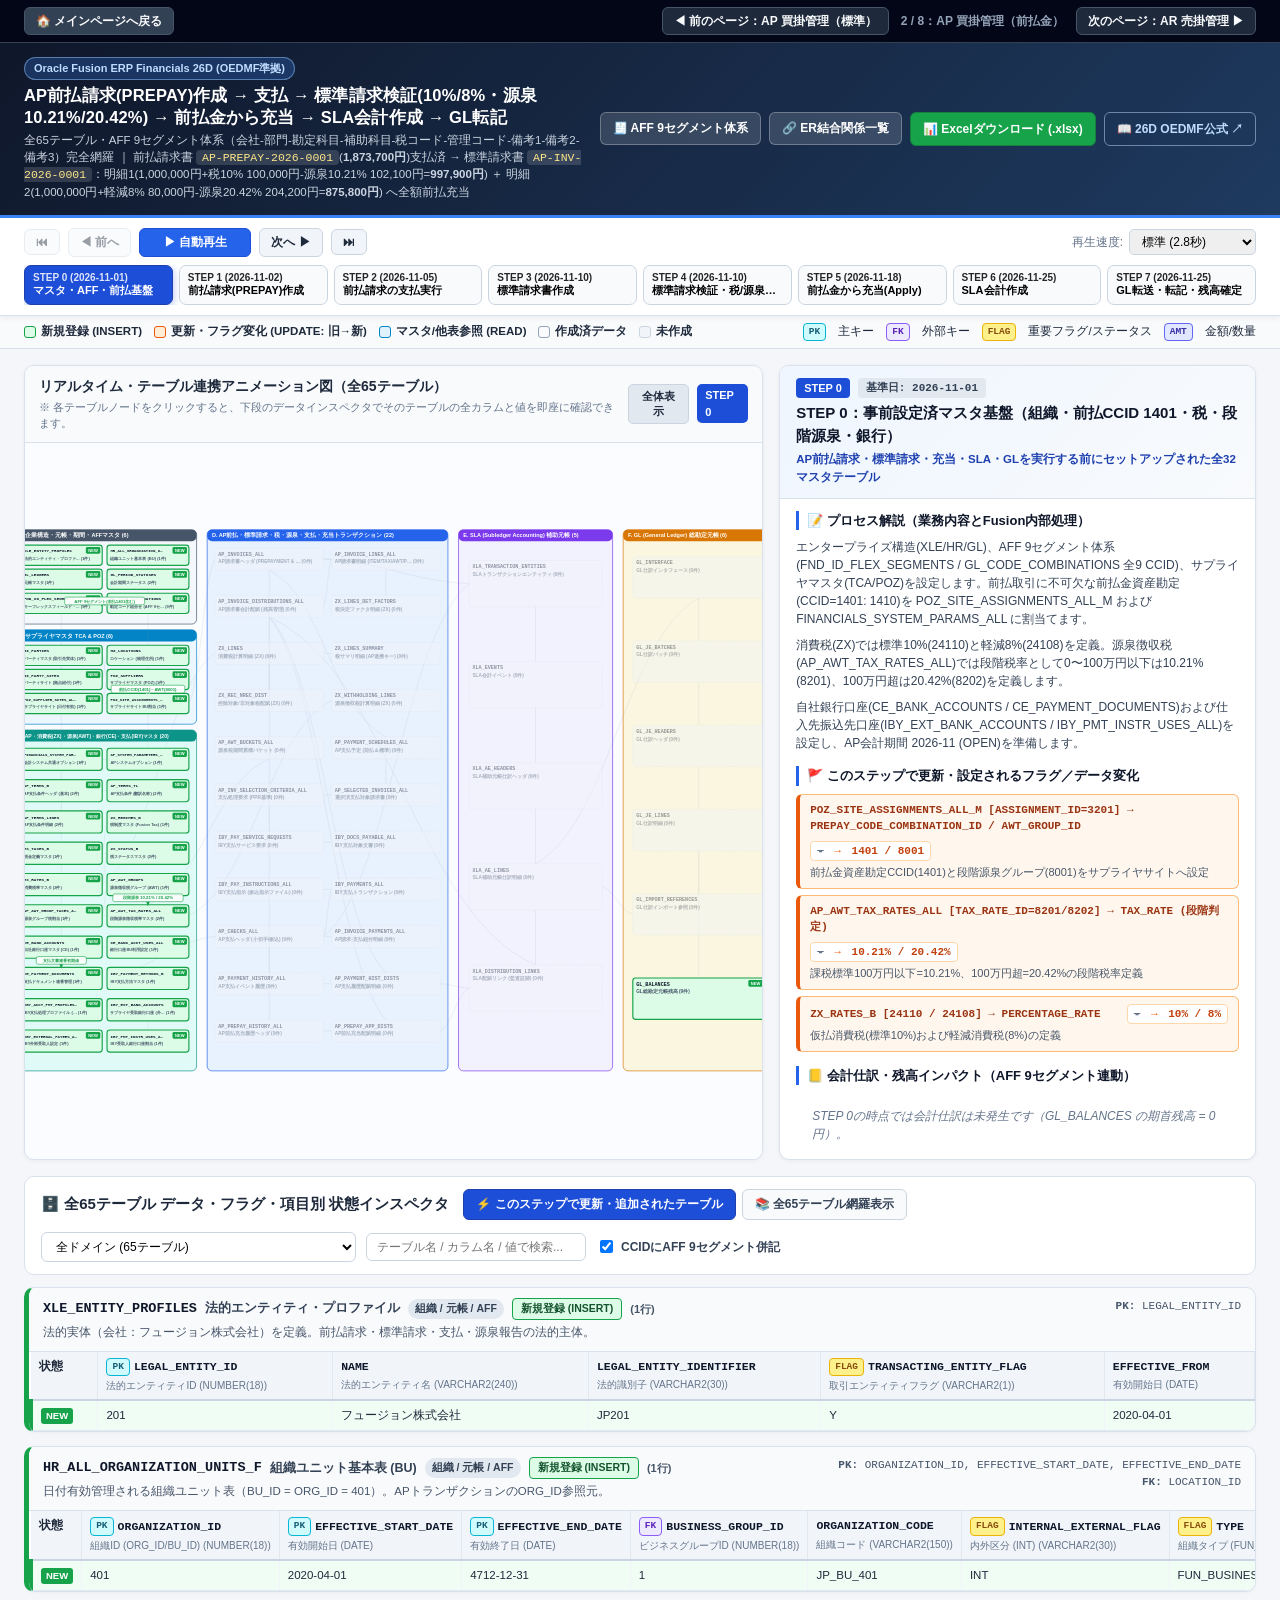
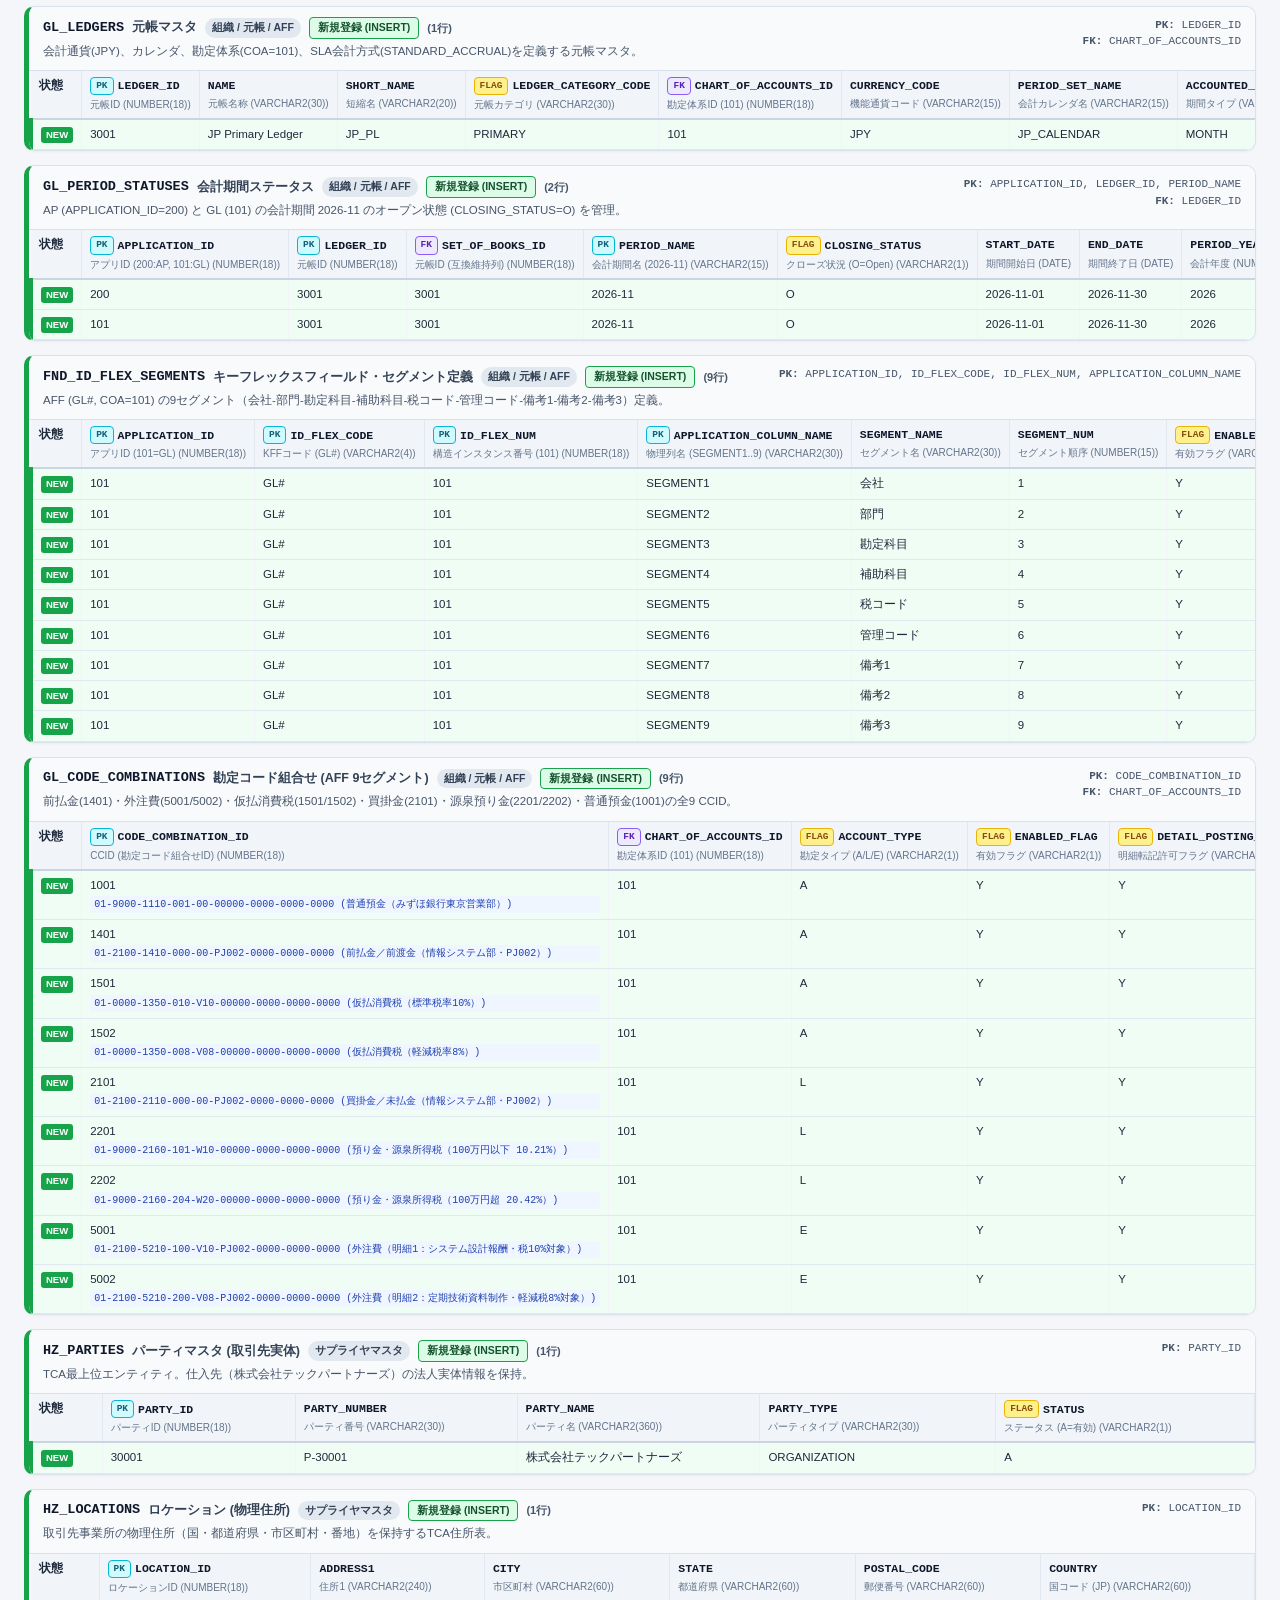
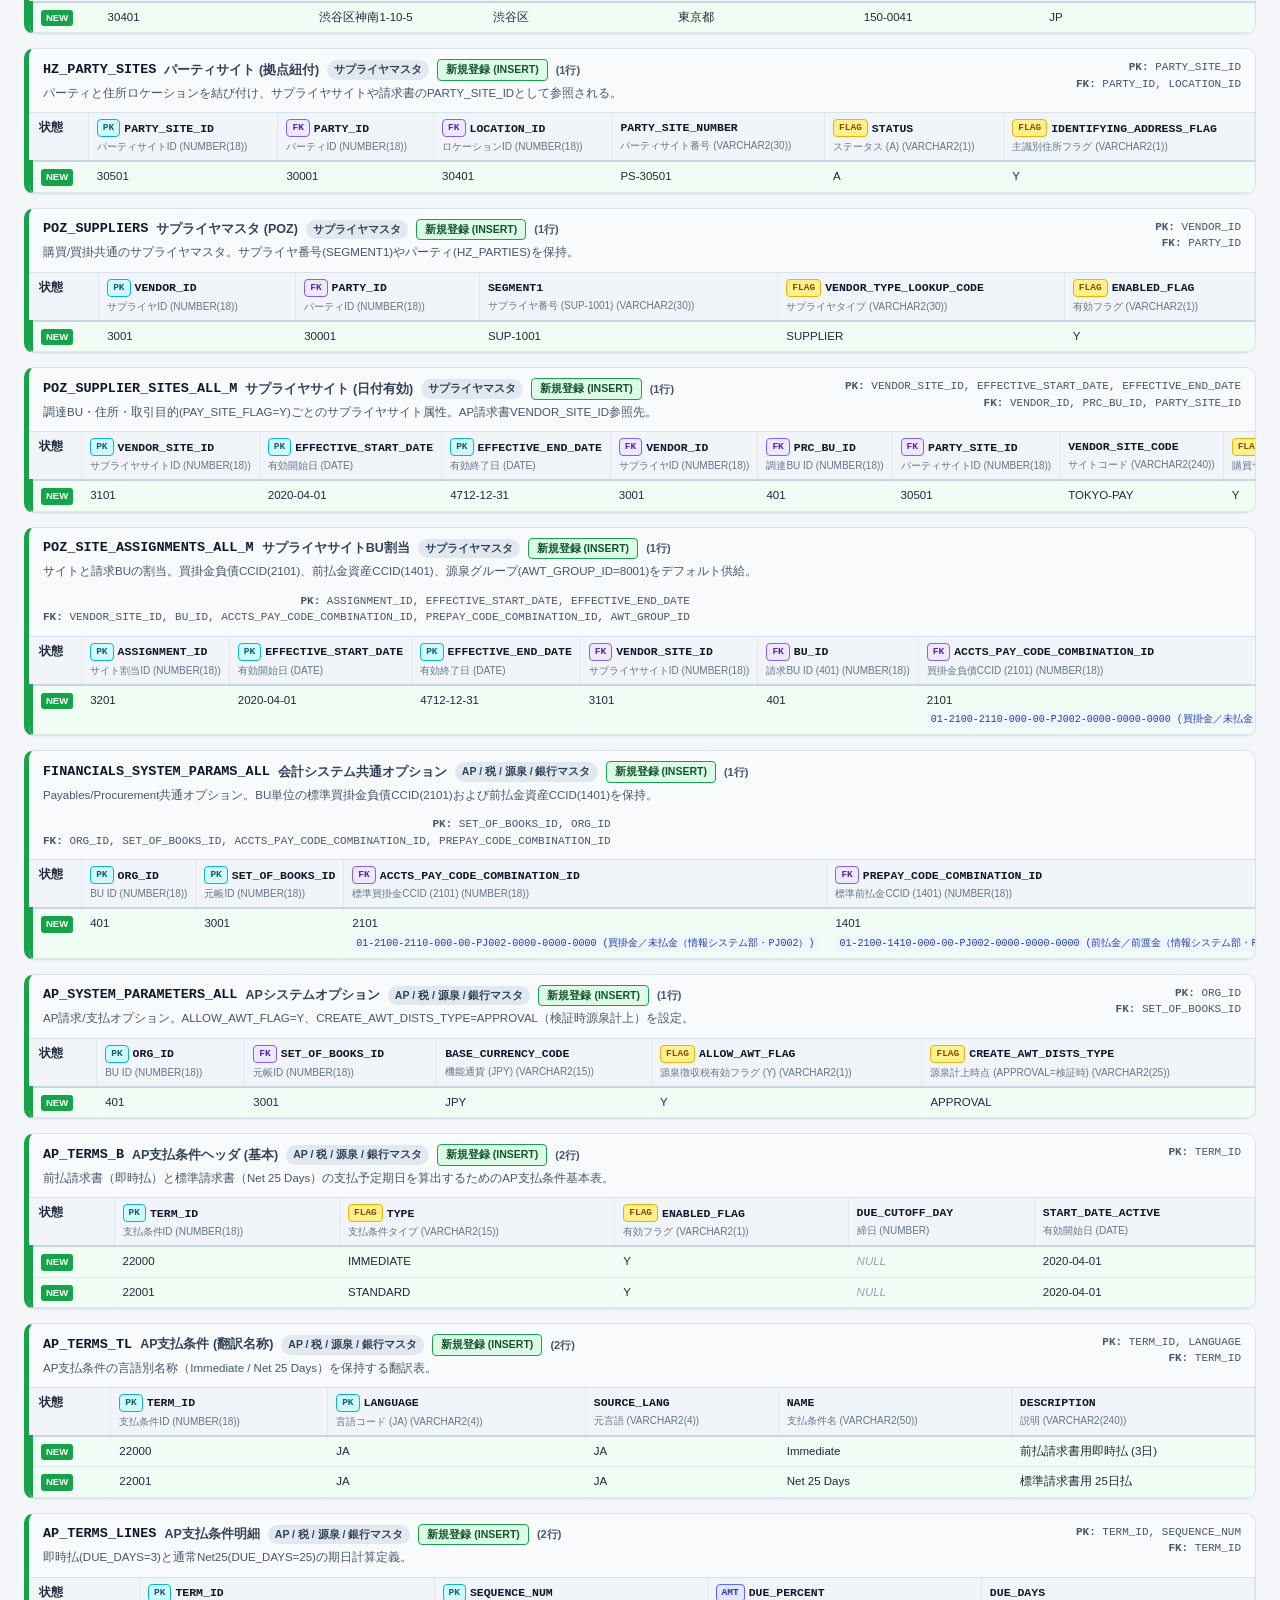
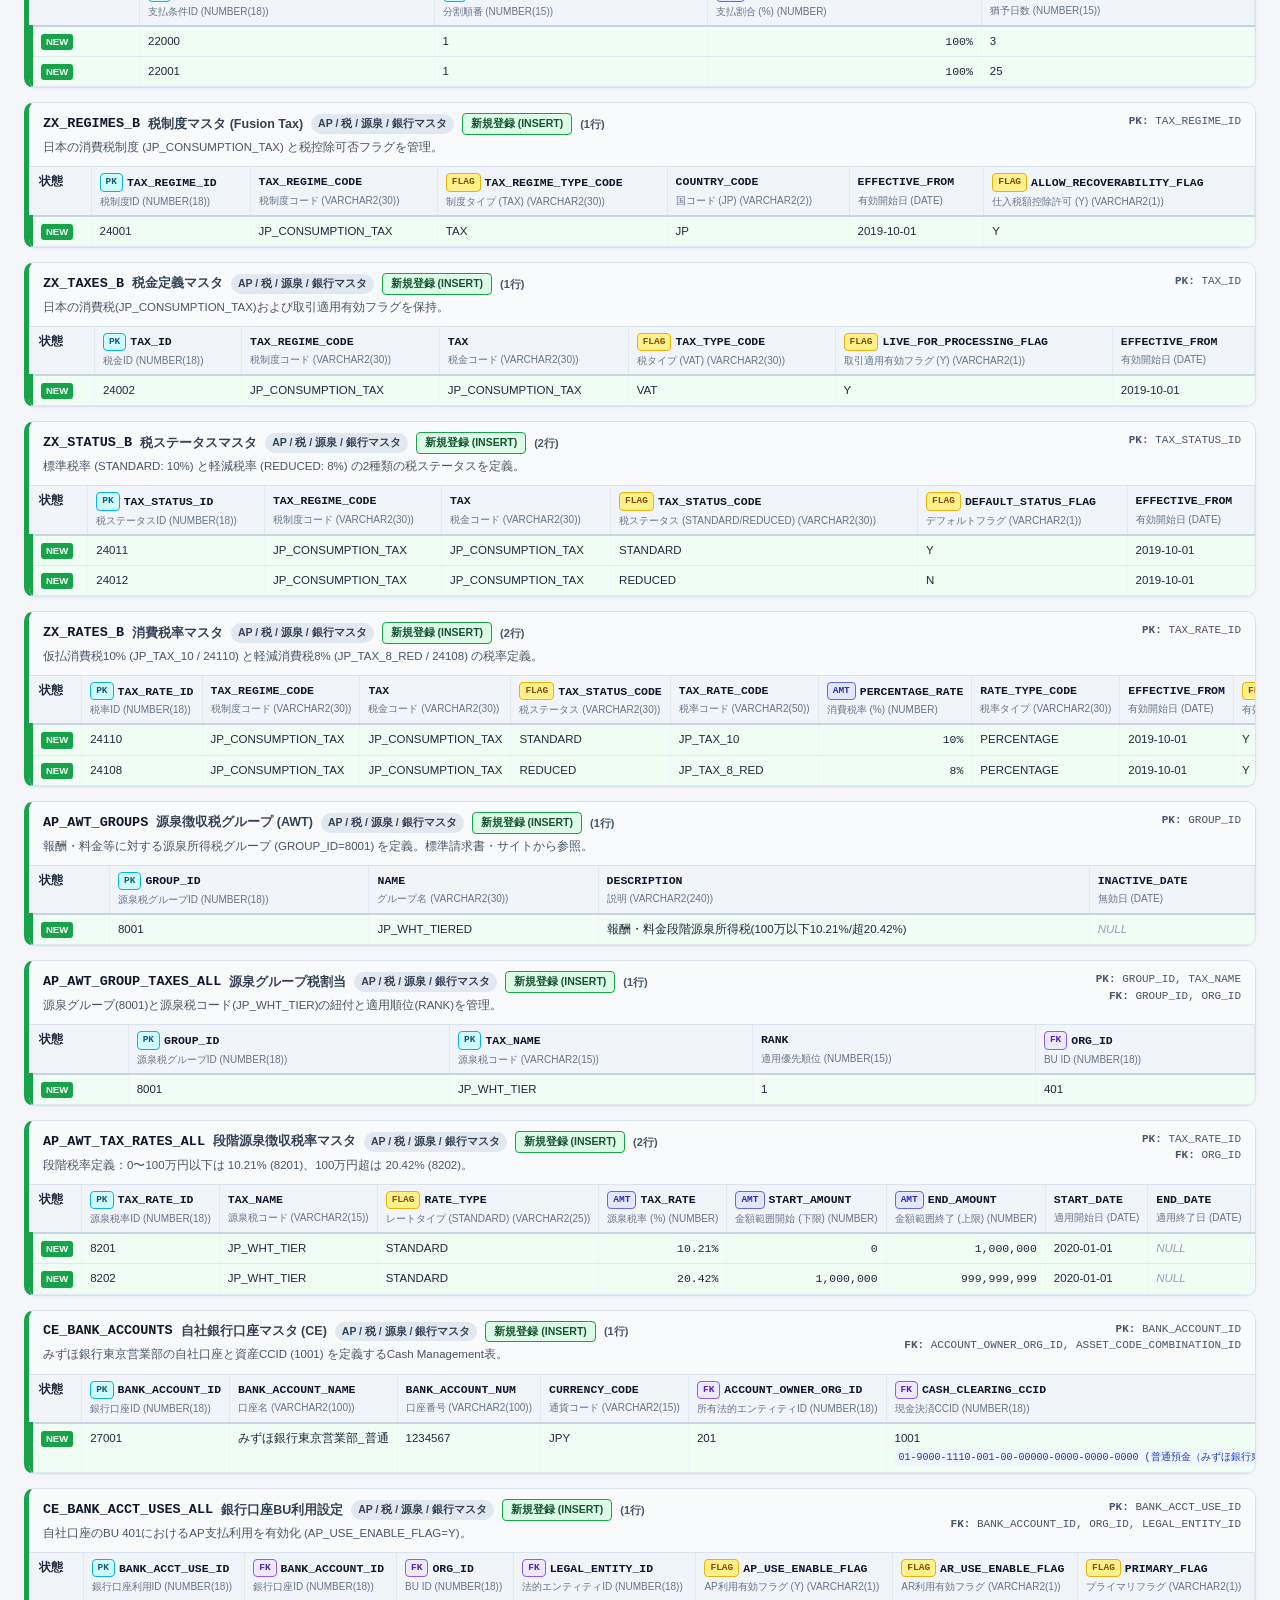
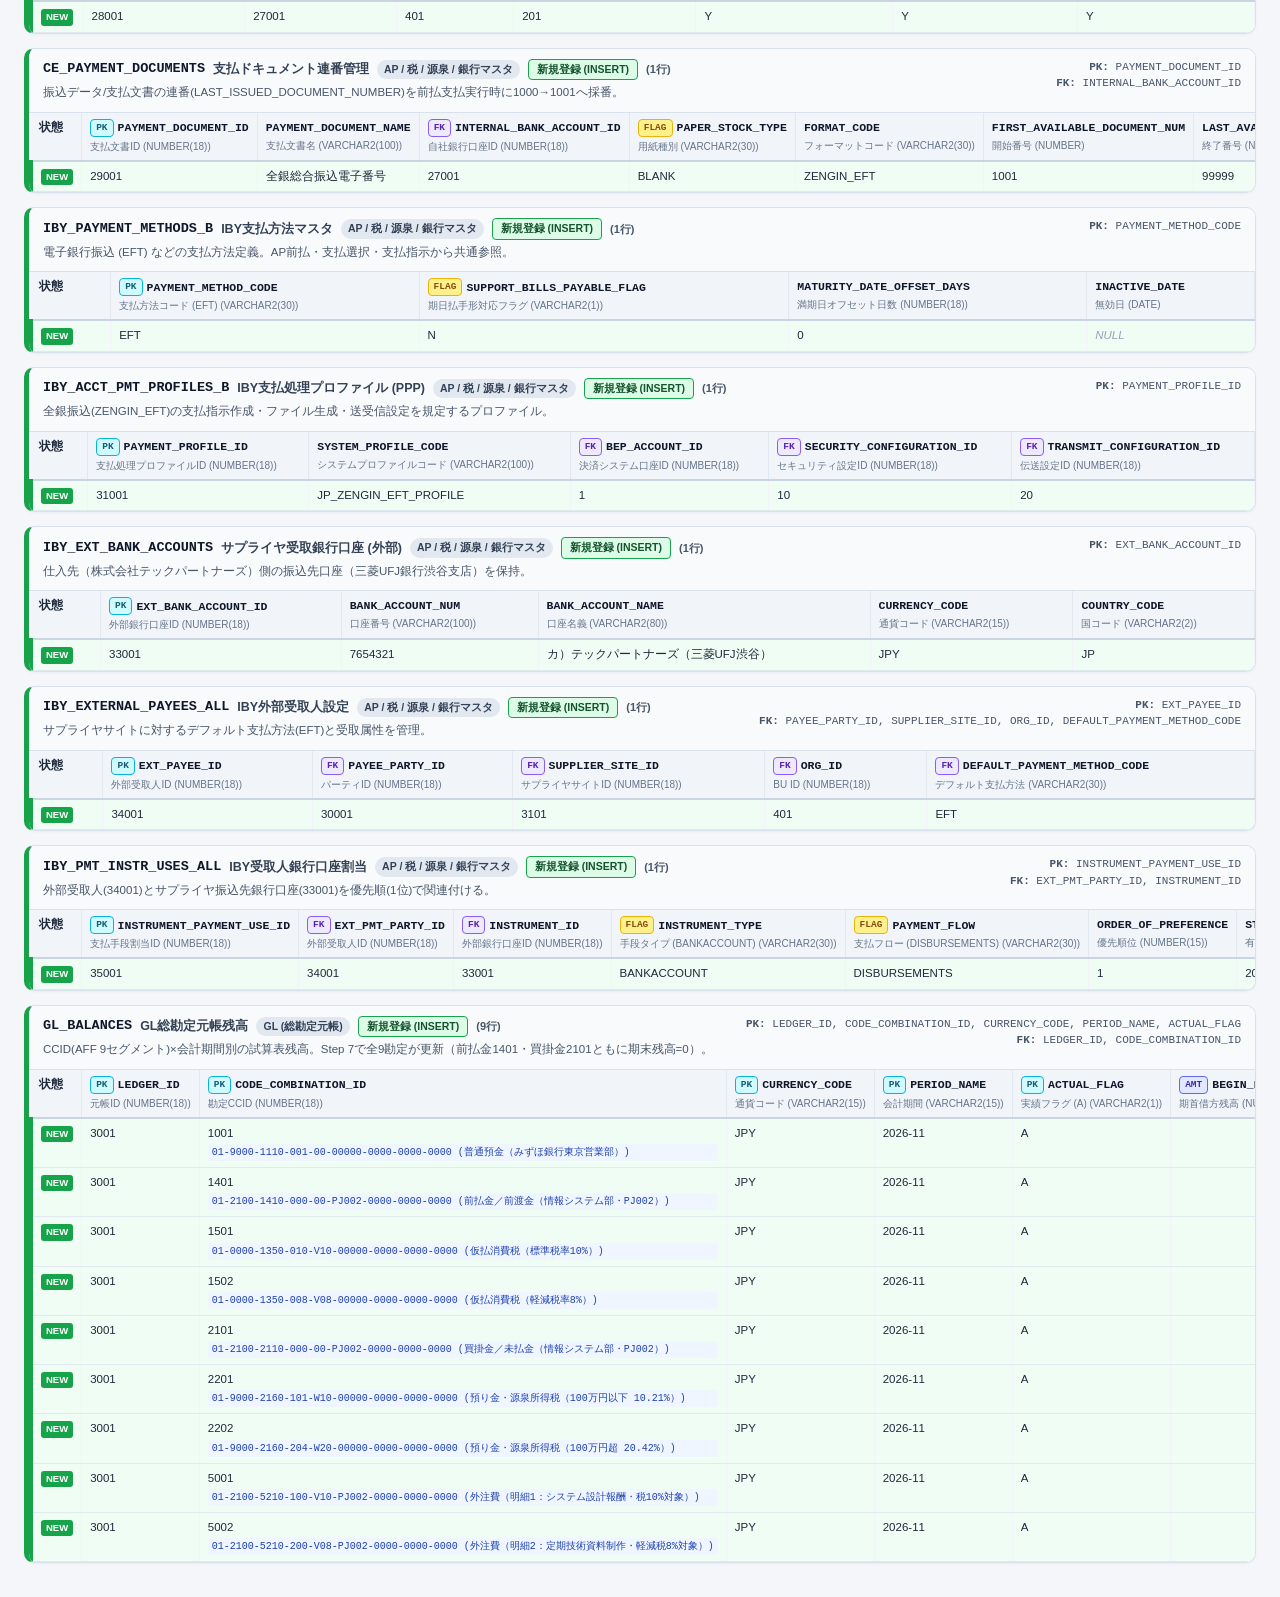
==== commit 69adc87e: "DENSAI・FA・LAフローおよびAP請求書手順書を追加し全ページのデザイン統一と文字はみ出しを解消 Oracle Fusion Cloud ERP Financials 26D (OEDMF) 準" ====
--- a/AP_PREPAY/index.html
+++ b/AP_PREPAY/index.html
@@ -8,11 +8,11 @@
   <style>
     .portal-subnav { display: flex; justify-content: space-between; align-items: center; gap: 12px; padding: 7px 24px; background: #020617; color: #e2e8f0; border-bottom: 1px solid #334155; font-size: 12px; flex-wrap: wrap; }
     .psnav-pager { display: flex; align-items: center; gap: 8px; flex-wrap: wrap; }
-    .psnav-btn { display: inline-flex; align-items: center; gap: 5px; padding: 4px 11px; border-radius: 6px; background: #1e293b; color: #f8fafc; text-decoration: none; font-weight: 700; border: 1px solid #475569; transition: background 0.15s; }
+    .psnav-btn { display: inline-flex; align-items: center; gap: 5px; padding: 4px 11px; border-radius: 6px; background: #1e293b; color: #f8fafc; text-decoration: none; font-weight: 700; border: 1px solid #475569; white-space: nowrap; transition: background 0.15s; }
     .psnav-btn:hover { background: #2563eb; border-color: #3b82f6; }
     .psnav-home { background: #334155; }
-    .psnav-pos { color: #94a3b8; font-weight: 700; padding: 0 4px; }
-    .psnav-disabled { display: inline-flex; align-items: center; padding: 4px 11px; border-radius: 6px; background: #0f172a; color: #475569; border: 1px solid #1e293b; font-weight: 700; cursor: not-allowed; }
+    .psnav-pos { color: #94a3b8; font-weight: 700; padding: 0 4px; white-space: nowrap; }
+    .psnav-disabled { display: inline-flex; align-items: center; padding: 4px 11px; border-radius: 6px; background: #0f172a; color: #475569; border: 1px solid #1e293b; font-weight: 700; white-space: nowrap; cursor: not-allowed; }
   </style>
 </head>
 <body>
@@ -20,7 +20,7 @@
     <a href="../index.html" class="psnav-btn psnav-home">🏠 メインページへ戻る</a>
     <div class="psnav-pager">
       <a href="../AP_STD/index.html" class="psnav-btn">◀ 前のページ：AP 買掛管理（標準）</a>
-      <span class="psnav-pos">2 / 5：AP 買掛管理（前払金）</span>
+      <span class="psnav-pos">2 / 8：AP 買掛管理（前払金）</span>
       <a href="../AR/index.html" class="psnav-btn">次のページ：AR 売掛管理 ▶</a>
     </div>
   </nav>
--- a/AP_PREPAY/styles.css
+++ b/AP_PREPAY/styles.css
@@ -50,28 +50,36 @@
   border-bottom: 3px solid #3b82f6;
 }
 
+.header-left {
+  flex: 1 1 520px;
+  min-width: 0;
+}
+
 .brand-badge {
   display: inline-block;
+  width: fit-content;
   background: rgba(59, 130, 246, 0.25);
   border: 1px solid rgba(147, 197, 253, 0.5);
   color: #bfdbfe;
   font-size: 11px;
   font-weight: 700;
-  padding: 2px 8px;
+  padding: 2px 9px;
   border-radius: 999px;
   margin-bottom: 4px;
 }
 
 .app-header h1 {
   margin: 0 0 4px 0;
-  font-size: 18px;
-  font-weight: 700;
+  font-size: clamp(14.5px, 1.3vw, 16.5px);
+  font-weight: 800;
+  line-height: 1.35;
   letter-spacing: 0.01em;
 }
 
 .header-sub {
   margin: 0;
-  font-size: 12px;
+  font-size: 11.5px;
+  line-height: 1.45;
   color: #cbd5e1;
 }
 .header-sub code {
@@ -179,7 +187,7 @@
 
 .step-pills {
   display: grid;
-  grid-template-columns: repeat(8, minmax(110px, 1fr));
+  grid-template-columns: repeat(auto-fit, minmax(112px, 1fr));
   gap: 6px;
   overflow-x: auto;
 }
@@ -193,6 +201,8 @@
   cursor: pointer;
   transition: all 0.15s;
   position: relative;
+  min-width: 0;
+  overflow: hidden;
 }
 .step-pill:hover { border-color: #3b82f6; background: #eff6ff; }
 .step-pill.done {
